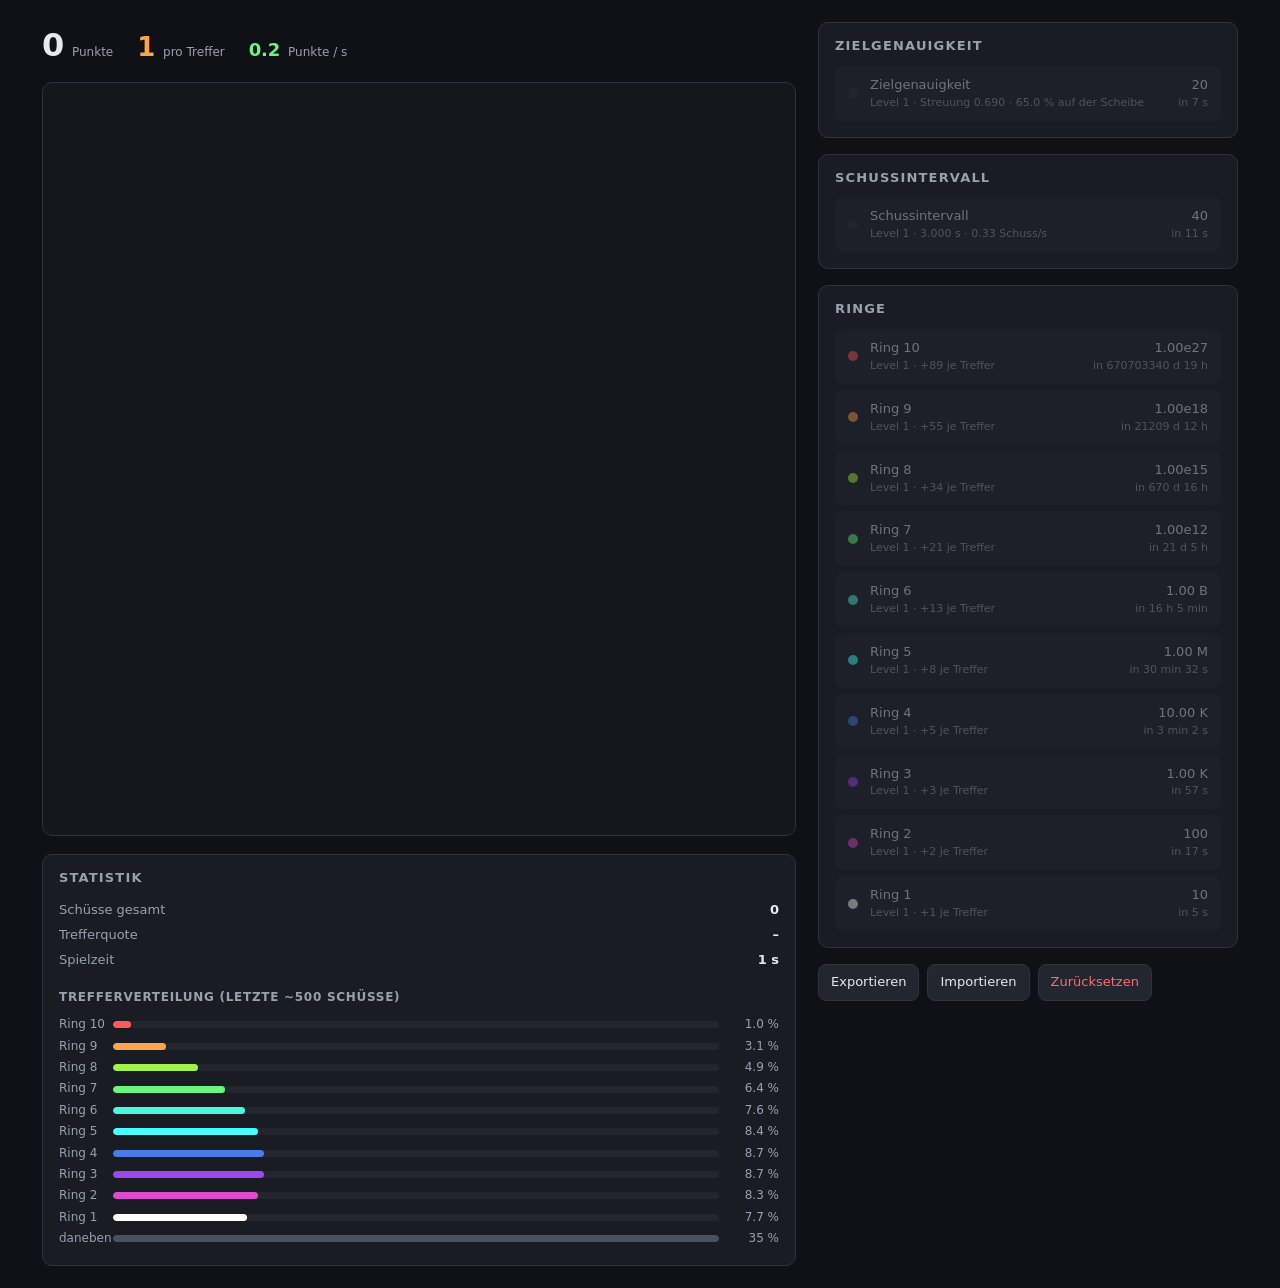
==== index.html @ ba603ab4 "Add files via upload" ====
<!DOCTYPE html>
<html lang="de">
<head>
<meta charset="utf-8">
<meta name="viewport" content="width=device-width, initial-scale=1">
<title>Zielscheibe</title>
<link rel="stylesheet" href="css/style.css">
</head>
<body>

<main id="spiel">

  <section id="bereich-scheibe">
    <header id="anzeige">
      <div class="wert">
        <span id="anzeige-punkte" class="zahl">0</span>
        <span class="einheit">Punkte</span>
      </div>
      <div class="wert">
        <span id="anzeige-ppt" class="zahl mittel">1</span>
        <span class="einheit">pro Treffer</span>
      </div>
      <div class="wert">
        <span id="anzeige-pps" class="zahl klein">0</span>
        <span class="einheit">Punkte / s</span>
      </div>
    </header>

    <div id="scheibe-rahmen">
      <canvas id="scheibe"></canvas>
    </div>

    <section id="statistik">
      <h2>Statistik</h2>
      <div class="stat-zeile"><span>Schüsse gesamt</span><b id="stat-schuesse">0</b></div>
      <div class="stat-zeile"><span>Trefferquote</span><b id="stat-quote">–</b></div>
      <div class="stat-zeile"><span>Spielzeit</span><b id="stat-spielzeit">0 s</b></div>
      <h3 id="verteilung-titel">Trefferverteilung</h3>
      <div id="verteilung"></div>
    </section>
  </section>

  <aside id="bereich-upgrades">
    <div class="gruppe" id="gruppe-zielgenauigkeit">
      <h2>Zielgenauigkeit</h2>
      <div class="gruppe-inhalt"></div>
    </div>

    <div class="gruppe" id="gruppe-schussintervall">
      <h2>Schussintervall</h2>
      <div class="gruppe-inhalt"></div>
    </div>

    <div class="gruppe" id="gruppe-ringe">
      <h2>Ringe</h2>
      <div class="gruppe-inhalt"></div>
    </div>

    <p id="wand-hinweis" hidden></p>

    <div id="speicher-leiste">
      <button type="button" id="knopf-export">Exportieren</button>
      <button type="button" id="knopf-import">Importieren</button>
      <button type="button" id="knopf-reset" class="gefahr">Zurücksetzen</button>
    </div>
  </aside>

</main>

<!-- Eigenes Overlay statt confirm()/prompt(): Browserdialoge halten die
     Spielschleife an und würden den Fortschritt einfrieren. -->
<div id="overlay" hidden>
  <div id="overlay-fenster" role="dialog" aria-modal="true" aria-labelledby="overlay-titel">
    <h2 id="overlay-titel"></h2>
    <div id="overlay-text"></div>
    <textarea id="overlay-eingabe" spellcheck="false" hidden></textarea>
    <div id="overlay-knoepfe"></div>
  </div>
</div>

<script src="js/data.js"></script>
<script src="js/logic.js"></script>
<script src="js/state.js"></script>
<script src="js/target.js"></script>
<script src="js/ui.js"></script>
<script src="js/main.js"></script>
</body>
</html>
---- css/style.css ----
/* Zielscheibe – Oberfläche. Dunkles Grundthema, damit die Ringfarben tragen. */

:root {
  --hintergrund: #101116;
  --flaeche: #1a1c23;
  --flaeche-hell: #23262f;
  --rand: #2f333e;
  --text: #e7e9ef;
  --text-leise: #9aa0b0;
  --akzent: #6bf57e;
  --gold: #fda54c;
  --gefahr: #ff6b6b;
  --scheibe-hintergrund: #16171c;
  --radius: 10px;
}

* { box-sizing: border-box; }

html, body {
  margin: 0;
  min-height: 100%;
  background: var(--hintergrund);
  color: var(--text);
  font: 15px/1.45 "Segoe UI", system-ui, -apple-system, sans-serif;
}

h2 {
  margin: 0 0 10px;
  font-size: 13px;
  font-weight: 600;
  letter-spacing: 0.09em;
  text-transform: uppercase;
  color: var(--text-leise);
}

h3 {
  margin: 16px 0 8px;
  font-size: 12px;
  font-weight: 600;
  letter-spacing: 0.06em;
  text-transform: uppercase;
  color: var(--text-leise);
}

#spiel {
  display: grid;
  grid-template-columns: minmax(320px, 1fr) minmax(340px, 420px);
  gap: 22px;
  max-width: 1240px;
  margin: 0 auto;
  padding: 22px;
  align-items: start;
}

/* --- Linke Spalte: Scheibe ---------------------------------------------- */

/* Drei Werte nebeneinander: Währung, Fortschritt, Orientierung.
   Sie umbrechen einzeln, statt gemeinsam zu schrumpfen - bei 10^20 wird
   die Zeile sonst schmaler als ihre Zahlen. */
#anzeige {
  display: flex;
  flex-wrap: wrap;
  align-items: baseline;
  gap: 6px 24px;
  margin-bottom: 14px;
}

.wert { display: flex; align-items: baseline; gap: 8px; }

.zahl {
  font-size: 32px;
  font-weight: 600;
  font-variant-numeric: tabular-nums;
  letter-spacing: -0.01em;
}
.zahl.mittel { font-size: 26px; color: var(--gold); }
.zahl.klein { font-size: 18px; color: var(--akzent); }

.einheit { font-size: 12px; color: var(--text-leise); }

#scheibe-rahmen {
  background: var(--scheibe-hintergrund);
  border: 1px solid var(--rand);
  border-radius: var(--radius);
  padding: 10px;
  line-height: 0;
}

#scheibe { width: 100%; height: auto; display: block; }

/* --- Statistik ----------------------------------------------------------- */

#statistik {
  margin-top: 18px;
  background: var(--flaeche);
  border: 1px solid var(--rand);
  border-radius: var(--radius);
  padding: 14px 16px 16px;
}

.stat-zeile {
  display: flex;
  justify-content: space-between;
  padding: 3px 0;
  font-size: 13px;
  color: var(--text-leise);
}
.stat-zeile b { color: var(--text); font-variant-numeric: tabular-nums; }

.verteilung-zeile {
  display: grid;
  grid-template-columns: 46px 1fr 52px;
  align-items: center;
  gap: 8px;
  padding: 2px 0;
  font-size: 12px;
  color: var(--text-leise);
}
.verteilung-balken {
  height: 7px;
  border-radius: 4px;
  background: var(--flaeche-hell);
  overflow: hidden;
}
.verteilung-balken > i {
  display: block;
  height: 100%;
  width: 0;
  border-radius: 4px;
}
.verteilung-zeile > .prozent {
  text-align: right;
  font-variant-numeric: tabular-nums;
}

/* --- Rechte Spalte: Upgrades --------------------------------------------- */

.gruppe {
  background: var(--flaeche);
  border: 1px solid var(--rand);
  border-radius: var(--radius);
  padding: 14px 16px 16px;
  margin-bottom: 16px;
}

.upgrade {
  display: grid;
  grid-template-columns: 10px 1fr auto;
  align-items: center;
  gap: 12px;
  width: 100%;
  margin-bottom: 6px;
  padding: 9px 12px;
  background: var(--flaeche-hell);
  border: 1px solid transparent;
  border-radius: 8px;
  color: inherit;
  font: inherit;
  text-align: left;
  cursor: pointer;
  transition: border-color 0.12s, opacity 0.12s;
}
.upgrade:last-child { margin-bottom: 0; }
.upgrade:hover:not(:disabled) { border-color: var(--akzent); }
.upgrade:disabled { opacity: 0.42; cursor: not-allowed; }

.upgrade .tupfer {
  width: 10px;
  height: 10px;
  border-radius: 50%;
  background: var(--rand);
}
.upgrade .titel { font-size: 13px; }
.upgrade .titel small {
  display: block;
  color: var(--text-leise);
  font-size: 11px;
  font-variant-numeric: tabular-nums;
}
.upgrade .preis {
  text-align: right;
  font-size: 13px;
  font-variant-numeric: tabular-nums;
}
.upgrade .preis small { display: block; color: var(--text-leise); font-size: 11px; }
.upgrade.maximal .preis { color: var(--akzent); }

#wand-hinweis {
  margin: 0 0 16px;
  padding: 12px 14px;
  background: #1d1a12;
  border: 1px solid #4a3f1d;
  border-radius: var(--radius);
  color: #e8d9a6;
  font-size: 13px;
}
#wand-hinweis[hidden] { display: none; }

#speicher-leiste { display: flex; gap: 8px; }

button {
  padding: 8px 12px;
  background: var(--flaeche-hell);
  border: 1px solid var(--rand);
  border-radius: 8px;
  color: var(--text);
  font: inherit;
  font-size: 13px;
  cursor: pointer;
}
button:hover { border-color: var(--text-leise); }
button.gefahr { color: var(--gefahr); }
button.gefahr:hover { border-color: var(--gefahr); }

/* --- Overlay -------------------------------------------------------------- */

#overlay {
  position: fixed;
  inset: 0;
  display: flex;
  align-items: center;
  justify-content: center;
  padding: 20px;
  background: rgba(8, 9, 12, 0.78);
  z-index: 10;
}
#overlay[hidden] { display: none; }

#overlay-fenster {
  width: min(520px, 100%);
  background: var(--flaeche);
  border: 1px solid var(--rand);
  border-radius: 12px;
  padding: 20px 22px;
}
#overlay-fenster h2 {
  color: var(--text);
  font-size: 15px;
  text-transform: none;
  letter-spacing: 0;
}
#overlay-text { font-size: 14px; color: var(--text-leise); }
#overlay-text b { color: var(--text); }

#overlay-eingabe {
  width: 100%;
  height: 130px;
  margin-top: 12px;
  padding: 10px;
  background: var(--hintergrund);
  border: 1px solid var(--rand);
  border-radius: 8px;
  color: var(--text);
  font: 12px/1.4 ui-monospace, Consolas, monospace;
  resize: vertical;
}
#overlay-eingabe[hidden] { display: none; }

#overlay-knoepfe {
  display: flex;
  justify-content: flex-end;
  gap: 8px;
  margin-top: 16px;
}

/* --- Schmale Bildschirme -------------------------------------------------- */

@media (max-width: 860px) {
  #spiel { grid-template-columns: 1fr; padding: 14px; }
  .zahl { font-size: 26px; }
  .zahl.mittel { font-size: 22px; }
}
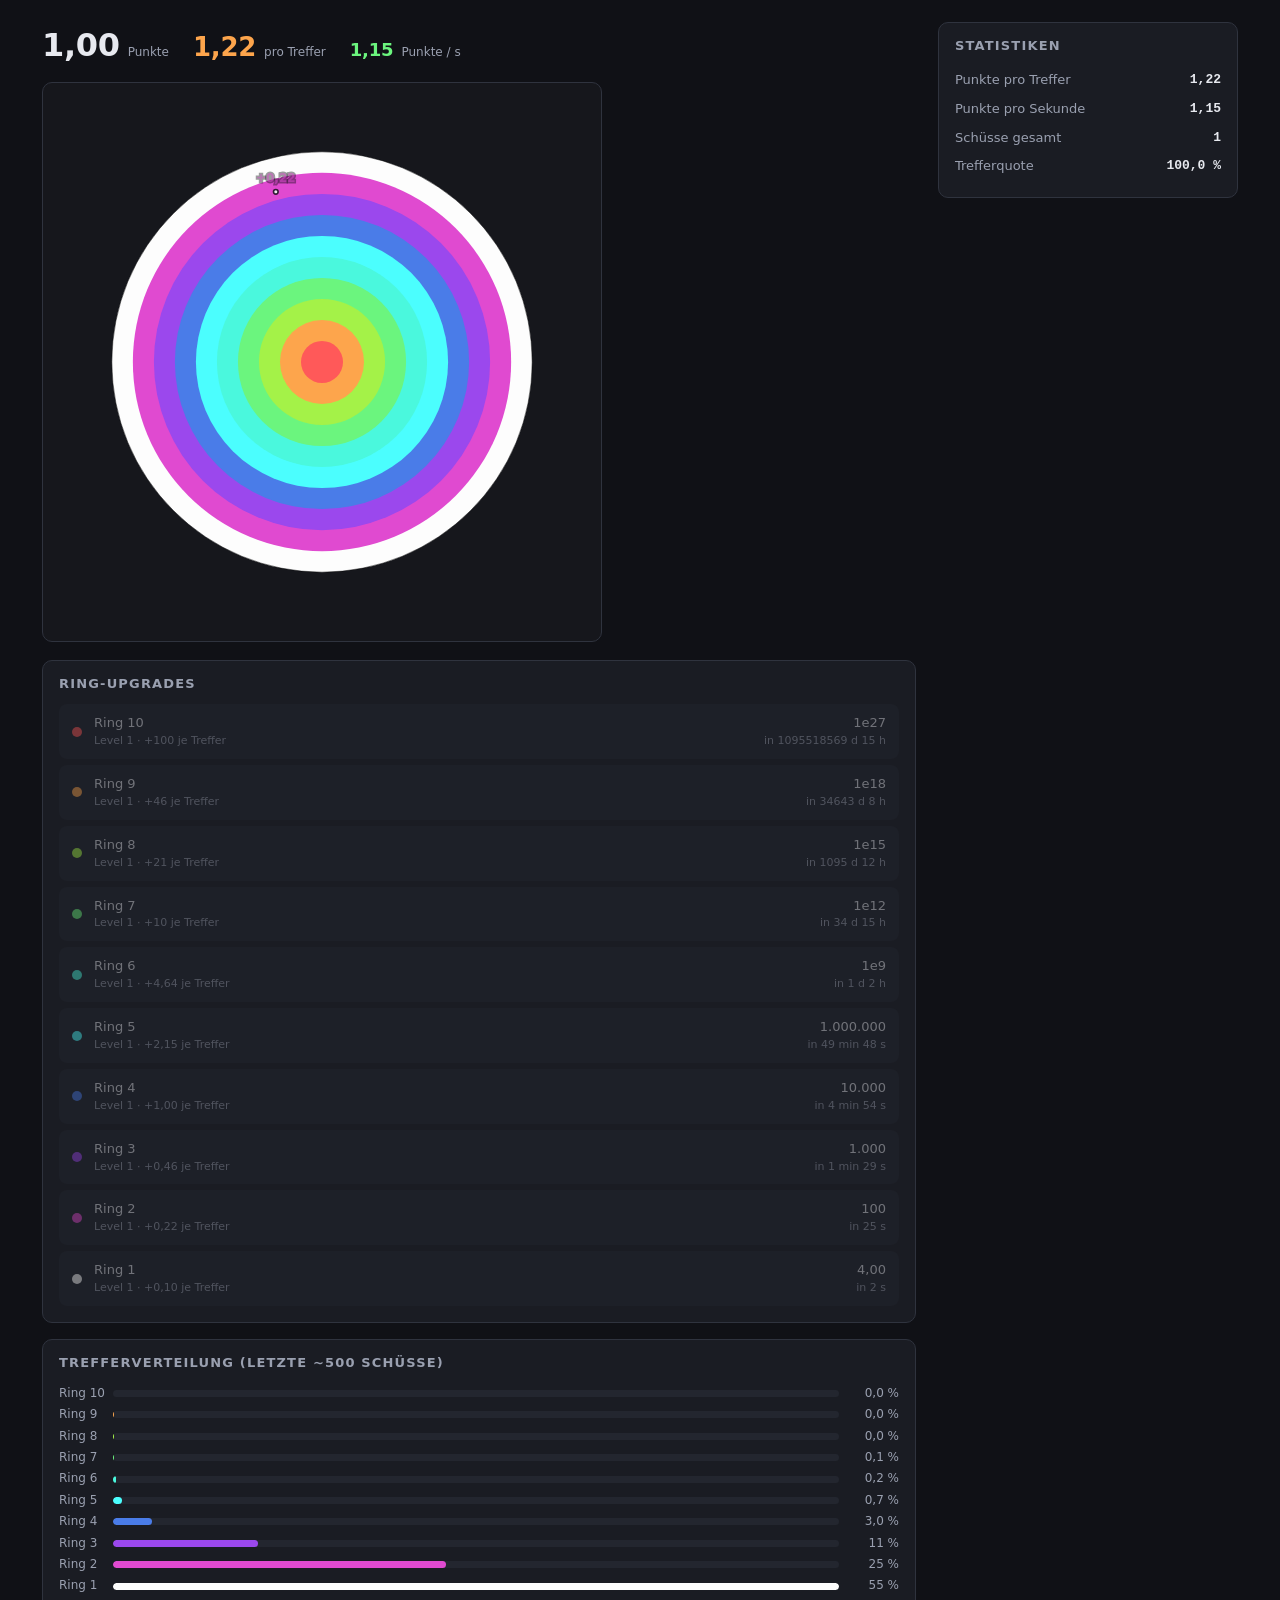
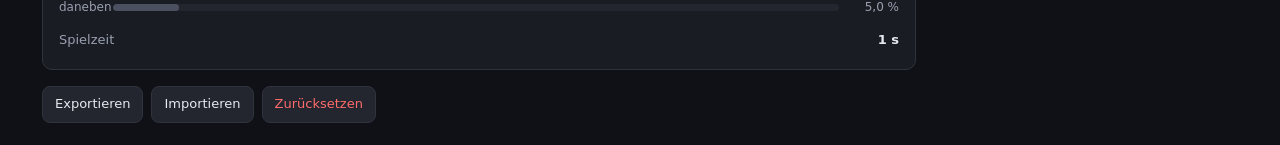
==== commit 6c47d42f: "Add files via upload" ====
--- a/index.html
+++ b/index.html
@@ -30,38 +30,33 @@
       <canvas id="scheibe"></canvas>
     </div>
 
-    <section id="statistik">
-      <h2>Statistik</h2>
-      <div class="stat-zeile"><span>Schüsse gesamt</span><b id="stat-schuesse">0</b></div>
-      <div class="stat-zeile"><span>Trefferquote</span><b id="stat-quote">–</b></div>
-      <div class="stat-zeile"><span>Spielzeit</span><b id="stat-spielzeit">0 s</b></div>
-      <h3 id="verteilung-titel">Trefferverteilung</h3>
-      <div id="verteilung"></div>
-    </section>
-  </section>
-
-  <aside id="bereich-upgrades">
-    <div class="gruppe" id="gruppe-zielgenauigkeit">
-      <h2>Zielgenauigkeit</h2>
-      <div class="gruppe-inhalt"></div>
-    </div>
-
-    <div class="gruppe" id="gruppe-schussintervall">
-      <h2>Schussintervall</h2>
-      <div class="gruppe-inhalt"></div>
-    </div>
-
     <div class="gruppe" id="gruppe-ringe">
-      <h2>Ringe</h2>
+      <h2>Ring-Upgrades</h2>
       <div class="gruppe-inhalt"></div>
     </div>
 
     <p id="wand-hinweis" hidden></p>
 
+    <section class="gruppe" id="verteilung-block">
+      <h2 id="verteilung-titel">Trefferverteilung</h2>
+      <div id="verteilung"></div>
+      <div class="stat-zeile"><span>Spielzeit</span><b id="stat-spielzeit">0 s</b></div>
+    </section>
+
     <div id="speicher-leiste">
       <button type="button" id="knopf-export">Exportieren</button>
       <button type="button" id="knopf-import">Importieren</button>
       <button type="button" id="knopf-reset" class="gefahr">Zurücksetzen</button>
+    </div>
+  </section>
+
+  <aside id="bereich-statistik">
+    <div class="gruppe" id="gruppe-statistiken">
+      <h2>Statistiken</h2>
+      <div class="stat-zeile"><span>Punkte pro Treffer</span><b id="stat-ppt">1,00</b></div>
+      <div class="stat-zeile"><span>Punkte pro Sekunde</span><b id="stat-pps">0,00</b></div>
+      <div class="stat-zeile"><span>Schüsse gesamt</span><b id="stat-schuesse">0</b></div>
+      <div class="stat-zeile"><span>Trefferquote</span><b id="stat-quote">–</b></div>
     </div>
   </aside>
 
--- a/css/style.css
+++ b/css/style.css
@@ -42,9 +42,12 @@
   color: var(--text-leise);
 }
 
+/* Links Scheibe und die zehn Ring-Upgrades, rechts nur die Statistiken.
+   Die rechte Spalte ist schmal und bleibt beim Scrollen stehen - sie hat
+   wenig Inhalt, soll aber neben der langen linken Spalte lesbar bleiben. */
 #spiel {
   display: grid;
-  grid-template-columns: minmax(320px, 1fr) minmax(340px, 420px);
+  grid-template-columns: minmax(320px, 1fr) minmax(240px, 300px);
   gap: 22px;
   max-width: 1240px;
   margin: 0 auto;
@@ -52,6 +55,16 @@
   align-items: start;
 }
 
+#bereich-statistik { position: sticky; top: 22px; }
+#gruppe-statistiken .stat-zeile { padding: 5px 0; font-size: 13px; }
+#gruppe-statistiken .stat-zeile b {
+  font-family: ui-monospace, Consolas, monospace;
+  font-size: 13px;
+}
+
+#gruppe-ringe { margin-top: 18px; }
+#verteilung-block .stat-zeile { margin-top: 10px; }
+
 /* --- Linke Spalte: Scheibe ---------------------------------------------- */
 
 /* Drei Werte nebeneinander: Währung, Fortschritt, Orientierung.
@@ -79,6 +92,7 @@
 .einheit { font-size: 12px; color: var(--text-leise); }
 
 #scheibe-rahmen {
+  max-width: 560px;
   background: var(--scheibe-hintergrund);
   border: 1px solid var(--rand);
   border-radius: var(--radius);
@@ -88,15 +102,7 @@
 
 #scheibe { width: 100%; height: auto; display: block; }
 
-/* --- Statistik ----------------------------------------------------------- */
-
-#statistik {
-  margin-top: 18px;
-  background: var(--flaeche);
-  border: 1px solid var(--rand);
-  border-radius: var(--radius);
-  padding: 14px 16px 16px;
-}
+/* --- Statistik und Trefferverteilung ------------------------------------- */
 
 .stat-zeile {
   display: flex;
@@ -133,7 +139,7 @@
   font-variant-numeric: tabular-nums;
 }
 
-/* --- Rechte Spalte: Upgrades --------------------------------------------- */
+/* --- Karten und Upgrade-Zeilen ------------------------------------------- */
 
 .gruppe {
   background: var(--flaeche);
@@ -267,6 +273,7 @@
 
 @media (max-width: 860px) {
   #spiel { grid-template-columns: 1fr; padding: 14px; }
+  #bereich-statistik { position: static; }
   .zahl { font-size: 26px; }
   .zahl.mittel { font-size: 22px; }
 }
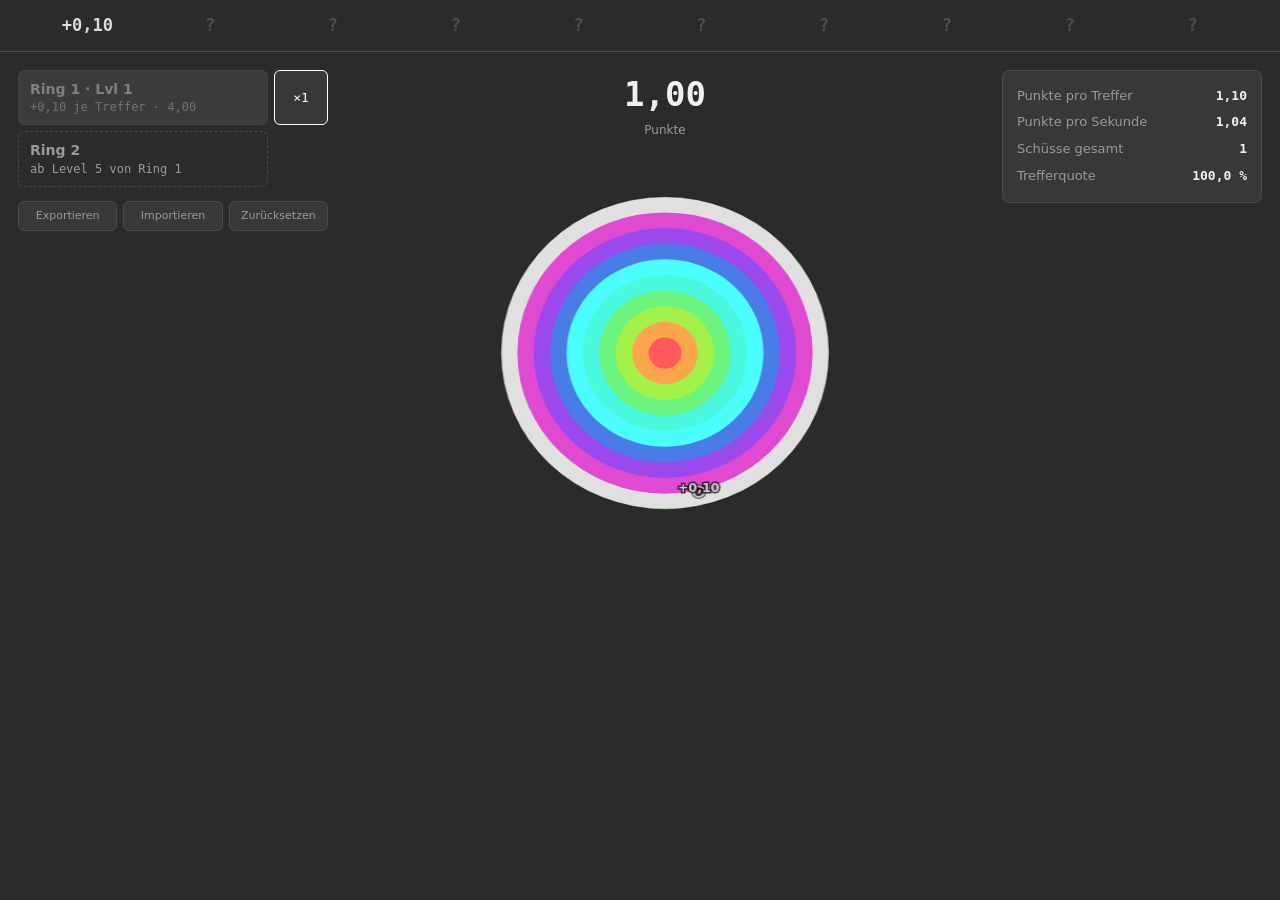
==== commit 13a76262: "Add files via upload" ====
--- a/index.html
+++ b/index.html
@@ -8,51 +8,33 @@
 </head>
 <body>
 
-<main id="spiel">
+<!-- Zehn feste Felder, eines je Ring. Die Zeile verschiebt sich nie: ein noch
+     nie getroffener Ring zeigt ein Fragezeichen an derselben Stelle. -->
+<div class="kopf" id="kopf"></div>
 
-  <section id="bereich-scheibe">
-    <header id="anzeige">
-      <div class="wert">
-        <span id="anzeige-punkte" class="zahl">0</span>
-        <span class="einheit">Punkte</span>
-      </div>
-      <div class="wert">
-        <span id="anzeige-ppt" class="zahl mittel">1</span>
-        <span class="einheit">pro Treffer</span>
-      </div>
-      <div class="wert">
-        <span id="anzeige-pps" class="zahl klein">0</span>
-        <span class="einheit">Punkte / s</span>
-      </div>
-    </header>
+<div class="layout">
 
-    <div id="scheibe-rahmen">
-      <canvas id="scheibe"></canvas>
-    </div>
-
-    <div class="gruppe" id="gruppe-ringe">
-      <h2>Ring-Upgrades</h2>
-      <div class="gruppe-inhalt"></div>
-    </div>
-
-    <p id="wand-hinweis" hidden></p>
-
-    <section class="gruppe" id="verteilung-block">
-      <h2 id="verteilung-titel">Trefferverteilung</h2>
-      <div id="verteilung"></div>
-      <div class="stat-zeile"><span>Spielzeit</span><b id="stat-spielzeit">0 s</b></div>
-    </section>
-
-    <div id="speicher-leiste">
+  <aside class="links">
+    <div id="ringUpgrades"></div>
+    <div id="speicherLeiste">
       <button type="button" id="knopf-export">Exportieren</button>
       <button type="button" id="knopf-import">Importieren</button>
       <button type="button" id="knopf-reset" class="gefahr">Zurücksetzen</button>
     </div>
-  </section>
+  </aside>
 
-  <aside id="bereich-statistik">
-    <div class="gruppe" id="gruppe-statistiken">
-      <h2>Statistiken</h2>
+  <main class="mitte">
+    <div class="punkte">
+      <span id="anzeige-punkte">0</span>
+      <small>Punkte</small>
+    </div>
+    <div id="scheibe-rahmen">
+      <canvas id="scheibe"></canvas>
+    </div>
+  </main>
+
+  <aside class="rechts">
+    <div class="karte statistik">
       <div class="stat-zeile"><span>Punkte pro Treffer</span><b id="stat-ppt">1,00</b></div>
       <div class="stat-zeile"><span>Punkte pro Sekunde</span><b id="stat-pps">0,00</b></div>
       <div class="stat-zeile"><span>Schüsse gesamt</span><b id="stat-schuesse">0</b></div>
@@ -60,7 +42,7 @@
     </div>
   </aside>
 
-</main>
+</div>
 
 <!-- Eigenes Overlay statt confirm()/prompt(): Browserdialoge halten die
      Spielschleife an und würden den Fortschritt einfrieren. -->
--- a/css/style.css
+++ b/css/style.css
@@ -1,17 +1,18 @@
-/* Zielscheibe – Oberfläche. Dunkles Grundthema, damit die Ringfarben tragen. */
+/* Zielscheibe – Oberfläche.
+
+   Drei Spalten: links die Ring-Upgrades, mittig Punktestand und Scheibe,
+   rechts die Statistiken. Die mittlere Spalte nimmt den Rest, damit die
+   Scheibe tatsächlich zwischen den Seitenspalten steht und nicht am Rand. */
 
 :root {
-  --hintergrund: #101116;
-  --flaeche: #1a1c23;
-  --flaeche-hell: #23262f;
-  --rand: #2f333e;
-  --text: #e7e9ef;
-  --text-leise: #9aa0b0;
-  --akzent: #6bf57e;
-  --gold: #fda54c;
+  --grund: #2b2b2b;
+  --karte: #383838;
+  --line: #4a4a4a;
+  --text: #f0f0f0;
+  --leise: #9a9a9a;
+  --unbekannt: #4e4e4e;
   --gefahr: #ff6b6b;
-  --scheibe-hintergrund: #16171c;
-  --radius: 10px;
+  --mono: Consolas, "SF Mono", ui-monospace, monospace;
 }
 
 * { box-sizing: border-box; }
@@ -19,204 +20,148 @@
 html, body {
   margin: 0;
   min-height: 100%;
-  background: var(--hintergrund);
-  color: var(--text);
-  font: 15px/1.45 "Segoe UI", system-ui, -apple-system, sans-serif;
-}
-
-h2 {
-  margin: 0 0 10px;
-  font-size: 13px;
+  background: var(--grund);
+  color: var(--text);
+  font: 14px/1.45 "Segoe UI", system-ui, -apple-system, sans-serif;
+}
+
+/* --- Kopfzeile: der Zuwachs je Ring --------------------------------------- */
+
+.kopf {
+  display: flex;
+  align-items: baseline;
+  justify-content: space-between;
+  padding: 13px 26px;
+  border-bottom: 1px solid var(--line);
+  font-family: var(--mono);
+  font-size: 17px;
   font-weight: 600;
-  letter-spacing: 0.09em;
-  text-transform: uppercase;
-  color: var(--text-leise);
-}
-
-h3 {
-  margin: 16px 0 8px;
+}
+.kopf span { flex: 1; text-align: center; }
+.kopf span.unbekannt { color: var(--unbekannt); }
+
+/* --- Grundraster ---------------------------------------------------------- */
+
+.layout {
+  display: grid;
+  grid-template-columns: 310px 1fr 260px;   /* links: 250 px Karte + 54 px Knopf */
+  gap: 18px;
+  padding: 18px;
+  align-items: start;
+  max-width: 1400px;
+  margin: 0 auto;
+}
+
+/* --- Linke Spalte: Ring-Upgrades ------------------------------------------ */
+
+/* Der Mengenknopf steht neben der Ring-1-Karte, nicht darin: sonst bricht
+   deren Text um und die Karte wird höher als alle anderen. */
+.ersteZeile { display: flex; gap: 6px; align-items: stretch; margin-bottom: 6px; }
+.ersteZeile .ring { margin-bottom: 0; flex: 0 0 250px; }
+
+#menge {
+  flex: 0 0 54px;
+  align-self: stretch;
+  background: var(--karte);
+  border: 1px solid #fff;
+  color: #fff;
+  border-radius: 6px;
+  font-family: var(--mono);
+  font-size: 13px;
+  cursor: pointer;
+}
+#menge:hover { background: #454545; }
+
+.ring {
+  display: block;
+  width: 250px;
+  text-align: left;
+  border-radius: 7px;
+  padding: 8px 11px;
+  margin-bottom: 6px;
+  border: 1px solid rgba(255, 255, 255, .15);
+  color: #fff;
+  font: inherit;
+  cursor: pointer;
+  /* Ringfarbe gedämpft, damit weißer Text lesbar bleibt. */
+  background: #2f2f2f;
+  background: color-mix(in srgb, var(--ringfarbe) 22%, #2f2f2f);
+}
+.ring:hover:not(:disabled) { border-color: rgba(255, 255, 255, .45); }
+.ring.arm { opacity: .4; cursor: not-allowed; }
+
+.ring .oben { display: block; font-weight: 600; }
+.ring .unten {
+  display: block;
+  font-family: var(--mono);
   font-size: 12px;
+  color: rgba(255, 255, 255, .78);
+}
+
+/* Vorschau auf den nächsten Ring: sichtbar, aber nicht anklickbar. */
+.ring.vorschau {
+  background: transparent;
+  border: 1px dashed var(--line);
+  color: var(--leise);
+  cursor: default;
+}
+.ring.vorschau .unten { color: var(--leise); }
+
+#speicherLeiste { display: flex; gap: 6px; margin-top: 14px; }
+#speicherLeiste button {
+  flex: 1;
+  padding: 6px 4px;
+  background: var(--karte);
+  border: 1px solid var(--line);
+  border-radius: 6px;
+  color: var(--leise);
+  font: inherit;
+  font-size: 11px;
+  cursor: pointer;
+}
+#speicherLeiste button:hover { color: var(--text); border-color: var(--leise); }
+#speicherLeiste button.gefahr:hover { color: var(--gefahr); border-color: var(--gefahr); }
+
+/* --- Mitte: Punktestand und Scheibe --------------------------------------- */
+
+.mitte { display: flex; flex-direction: column; align-items: center; }
+
+.punkte { text-align: center; margin-bottom: 14px; }
+.punkte span {
+  display: block;
+  font-family: var(--mono);
+  font-size: 34px;
   font-weight: 600;
-  letter-spacing: 0.06em;
-  text-transform: uppercase;
-  color: var(--text-leise);
-}
-
-/* Links Scheibe und die zehn Ring-Upgrades, rechts nur die Statistiken.
-   Die rechte Spalte ist schmal und bleibt beim Scrollen stehen - sie hat
-   wenig Inhalt, soll aber neben der langen linken Spalte lesbar bleiben. */
-#spiel {
-  display: grid;
-  grid-template-columns: minmax(320px, 1fr) minmax(240px, 300px);
-  gap: 22px;
-  max-width: 1240px;
-  margin: 0 auto;
-  padding: 22px;
-  align-items: start;
-}
-
-#bereich-statistik { position: sticky; top: 22px; }
-#gruppe-statistiken .stat-zeile { padding: 5px 0; font-size: 13px; }
-#gruppe-statistiken .stat-zeile b {
-  font-family: ui-monospace, Consolas, monospace;
-  font-size: 13px;
-}
-
-#gruppe-ringe { margin-top: 18px; }
-#verteilung-block .stat-zeile { margin-top: 10px; }
-
-/* --- Linke Spalte: Scheibe ---------------------------------------------- */
-
-/* Drei Werte nebeneinander: Währung, Fortschritt, Orientierung.
-   Sie umbrechen einzeln, statt gemeinsam zu schrumpfen - bei 10^20 wird
-   die Zeile sonst schmaler als ihre Zahlen. */
-#anzeige {
-  display: flex;
-  flex-wrap: wrap;
-  align-items: baseline;
-  gap: 6px 24px;
-  margin-bottom: 14px;
-}
-
-.wert { display: flex; align-items: baseline; gap: 8px; }
-
-.zahl {
-  font-size: 32px;
-  font-weight: 600;
-  font-variant-numeric: tabular-nums;
-  letter-spacing: -0.01em;
-}
-.zahl.mittel { font-size: 26px; color: var(--gold); }
-.zahl.klein { font-size: 18px; color: var(--akzent); }
-
-.einheit { font-size: 12px; color: var(--text-leise); }
-
-#scheibe-rahmen {
-  max-width: 560px;
-  background: var(--scheibe-hintergrund);
-  border: 1px solid var(--rand);
-  border-radius: var(--radius);
-  padding: 10px;
-  line-height: 0;
-}
-
+}
+.punkte small { color: var(--leise); font-size: 12px; }
+
+#scheibe-rahmen { width: 100%; max-width: 420px; line-height: 0; }
 #scheibe { width: 100%; height: auto; display: block; }
 
-/* --- Statistik und Trefferverteilung ------------------------------------- */
+/* --- Rechte Spalte: Statistiken ------------------------------------------- */
+
+.karte {
+  background: var(--karte);
+  border: 1px solid var(--line);
+  border-radius: 7px;
+  padding: 12px 14px;
+}
 
 .stat-zeile {
   display: flex;
   justify-content: space-between;
-  padding: 3px 0;
-  font-size: 13px;
-  color: var(--text-leise);
-}
-.stat-zeile b { color: var(--text); font-variant-numeric: tabular-nums; }
-
-.verteilung-zeile {
-  display: grid;
-  grid-template-columns: 46px 1fr 52px;
-  align-items: center;
-  gap: 8px;
-  padding: 2px 0;
-  font-size: 12px;
-  color: var(--text-leise);
-}
-.verteilung-balken {
-  height: 7px;
-  border-radius: 4px;
-  background: var(--flaeche-hell);
-  overflow: hidden;
-}
-.verteilung-balken > i {
-  display: block;
-  height: 100%;
-  width: 0;
-  border-radius: 4px;
-}
-.verteilung-zeile > .prozent {
-  text-align: right;
-  font-variant-numeric: tabular-nums;
-}
-
-/* --- Karten und Upgrade-Zeilen ------------------------------------------- */
-
-.gruppe {
-  background: var(--flaeche);
-  border: 1px solid var(--rand);
-  border-radius: var(--radius);
-  padding: 14px 16px 16px;
-  margin-bottom: 16px;
-}
-
-.upgrade {
-  display: grid;
-  grid-template-columns: 10px 1fr auto;
-  align-items: center;
-  gap: 12px;
-  width: 100%;
-  margin-bottom: 6px;
-  padding: 9px 12px;
-  background: var(--flaeche-hell);
-  border: 1px solid transparent;
-  border-radius: 8px;
-  color: inherit;
-  font: inherit;
-  text-align: left;
-  cursor: pointer;
-  transition: border-color 0.12s, opacity 0.12s;
-}
-.upgrade:last-child { margin-bottom: 0; }
-.upgrade:hover:not(:disabled) { border-color: var(--akzent); }
-.upgrade:disabled { opacity: 0.42; cursor: not-allowed; }
-
-.upgrade .tupfer {
-  width: 10px;
-  height: 10px;
-  border-radius: 50%;
-  background: var(--rand);
-}
-.upgrade .titel { font-size: 13px; }
-.upgrade .titel small {
-  display: block;
-  color: var(--text-leise);
-  font-size: 11px;
-  font-variant-numeric: tabular-nums;
-}
-.upgrade .preis {
-  text-align: right;
-  font-size: 13px;
-  font-variant-numeric: tabular-nums;
-}
-.upgrade .preis small { display: block; color: var(--text-leise); font-size: 11px; }
-.upgrade.maximal .preis { color: var(--akzent); }
-
-#wand-hinweis {
-  margin: 0 0 16px;
-  padding: 12px 14px;
-  background: #1d1a12;
-  border: 1px solid #4a3f1d;
-  border-radius: var(--radius);
-  color: #e8d9a6;
-  font-size: 13px;
-}
-#wand-hinweis[hidden] { display: none; }
-
-#speicher-leiste { display: flex; gap: 8px; }
-
-button {
-  padding: 8px 12px;
-  background: var(--flaeche-hell);
-  border: 1px solid var(--rand);
-  border-radius: 8px;
-  color: var(--text);
-  font: inherit;
-  font-size: 13px;
-  cursor: pointer;
-}
-button:hover { border-color: var(--text-leise); }
-button.gefahr { color: var(--gefahr); }
-button.gefahr:hover { border-color: var(--gefahr); }
+  align-items: baseline;
+  gap: 10px;
+  padding: 4px 0;
+  color: var(--leise);
+  font-size: 13px;
+}
+.stat-zeile b {
+  color: var(--text);
+  font-family: var(--mono);
+  font-size: 13px;
+  font-weight: 600;
+}
 
 /* --- Overlay -------------------------------------------------------------- */
 
@@ -227,53 +172,60 @@
   align-items: center;
   justify-content: center;
   padding: 20px;
-  background: rgba(8, 9, 12, 0.78);
+  background: rgba(15, 15, 15, .8);
   z-index: 10;
 }
 #overlay[hidden] { display: none; }
 
 #overlay-fenster {
   width: min(520px, 100%);
-  background: var(--flaeche);
-  border: 1px solid var(--rand);
-  border-radius: 12px;
-  padding: 20px 22px;
-}
-#overlay-fenster h2 {
-  color: var(--text);
-  font-size: 15px;
-  text-transform: none;
-  letter-spacing: 0;
-}
-#overlay-text { font-size: 14px; color: var(--text-leise); }
-#overlay-text b { color: var(--text); }
+  background: var(--karte);
+  border: 1px solid var(--line);
+  border-radius: 8px;
+  padding: 18px 20px;
+}
+#overlay-fenster h2 { margin: 0 0 10px; font-size: 15px; }
+#overlay-text { font-size: 14px; color: var(--leise); }
 
 #overlay-eingabe {
   width: 100%;
   height: 130px;
   margin-top: 12px;
   padding: 10px;
-  background: var(--hintergrund);
-  border: 1px solid var(--rand);
-  border-radius: 8px;
-  color: var(--text);
-  font: 12px/1.4 ui-monospace, Consolas, monospace;
+  background: var(--grund);
+  border: 1px solid var(--line);
+  border-radius: 6px;
+  color: var(--text);
+  font: 12px/1.4 var(--mono);
   resize: vertical;
 }
 #overlay-eingabe[hidden] { display: none; }
 
-#overlay-knoepfe {
-  display: flex;
-  justify-content: flex-end;
-  gap: 8px;
-  margin-top: 16px;
-}
+#overlay-knoepfe { display: flex; justify-content: flex-end; gap: 8px; margin-top: 16px; }
+#overlay-knoepfe button {
+  padding: 7px 12px;
+  background: var(--grund);
+  border: 1px solid var(--line);
+  border-radius: 6px;
+  color: var(--text);
+  font: inherit;
+  font-size: 13px;
+  cursor: pointer;
+}
+#overlay-knoepfe button:hover { border-color: var(--leise); }
+#overlay-knoepfe button.gefahr { color: var(--gefahr); }
 
 /* --- Schmale Bildschirme -------------------------------------------------- */
 
-@media (max-width: 860px) {
-  #spiel { grid-template-columns: 1fr; padding: 14px; }
-  #bereich-statistik { position: static; }
-  .zahl { font-size: 26px; }
-  .zahl.mittel { font-size: 22px; }
-}
+@media (max-width: 900px) {
+  .layout { grid-template-columns: 1fr; }
+  .mitte  { order: -1; }   /* auf schmalen Schirmen zuerst die Scheibe */
+  .links, .rechts { justify-self: center; width: 100%; max-width: 420px; }
+  .kopf { padding: 10px 8px; font-size: 13px; }
+}
+
+/* Zehn Felder nebeneinander brauchen Platz: auf sehr schmalen Schirmen wird
+   die Kopfzeile kleiner, statt dass die Werte aneinanderstossen. */
+@media (max-width: 560px) {
+  .kopf { padding: 8px 4px; font-size: 10px; }
+}
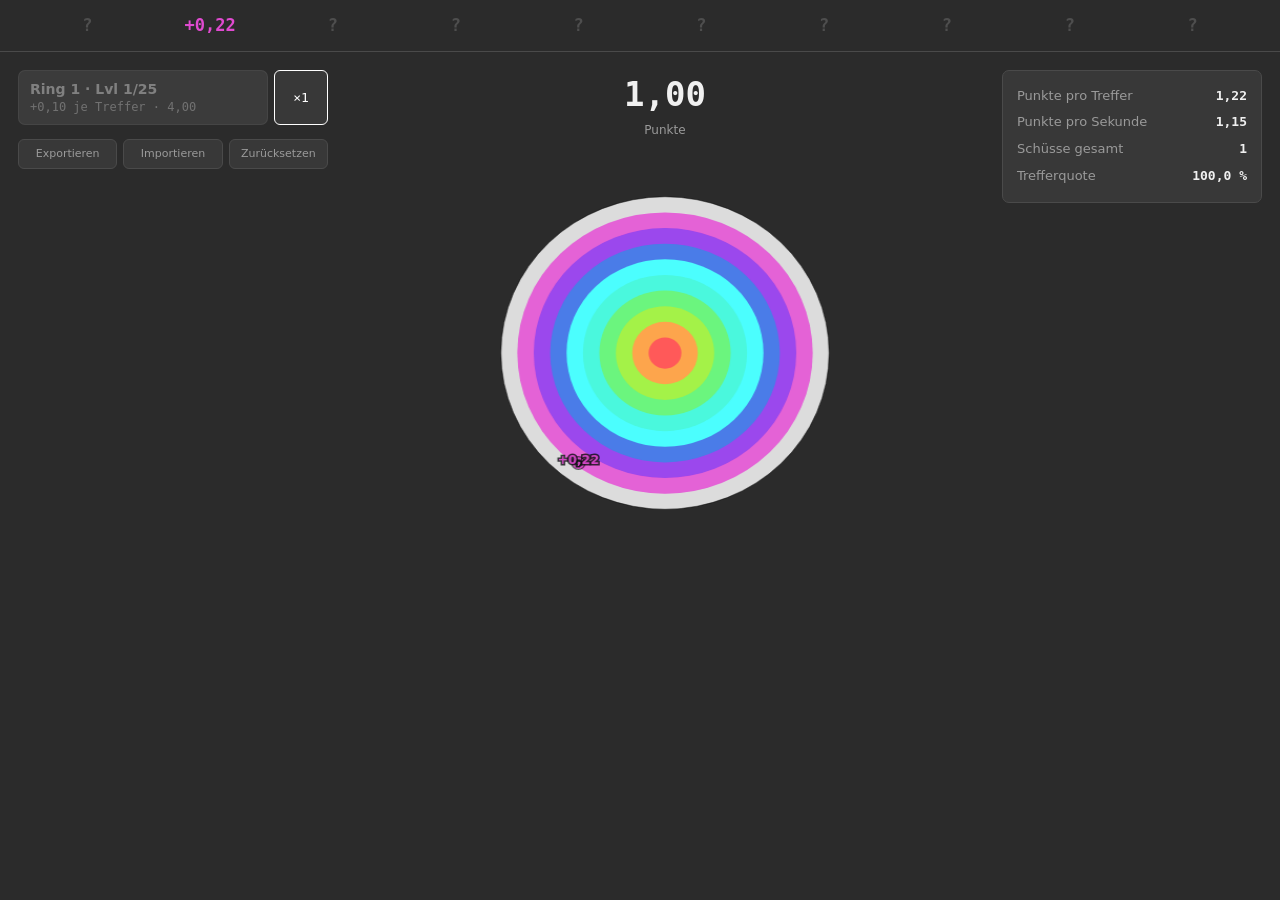
==== commit c2fdf729: "Add files via upload" ====
--- a/index.html
+++ b/index.html
@@ -60,6 +60,7 @@
 <script src="js/state.js"></script>
 <script src="js/target.js"></script>
 <script src="js/ui.js"></script>
+<script src="js/testmodus.js"></script>
 <script src="js/main.js"></script>
 </body>
 </html>
--- a/css/style.css
+++ b/css/style.css
@@ -90,6 +90,20 @@
 .ring:hover:not(:disabled) { border-color: rgba(255, 255, 255, .45); }
 .ring.arm { opacity: .4; cursor: not-allowed; }
 
+/* Am Maximallevel ist die Karte der Ascension-Knopf: heller Rahmen und
+   kraeftigere Ringfarbe, damit sie sich von den Kaufkarten abhebt. Auch
+   ausgegraut bleibt sie als Ascension-Karte erkennbar. */
+.ring.ascension {
+  border-color: rgba(255, 255, 255, .8);
+  background: #4a4a4a;
+  background: color-mix(in srgb, var(--ringfarbe) 55%, #2f2f2f);
+}
+.ring.ascension .unten {
+  color: #fff;
+  font-weight: 600;
+  letter-spacing: .02em;
+}
+
 .ring .oben { display: block; font-weight: 600; }
 .ring .unten {
   display: block;
@@ -97,15 +111,6 @@
   font-size: 12px;
   color: rgba(255, 255, 255, .78);
 }
-
-/* Vorschau auf den nächsten Ring: sichtbar, aber nicht anklickbar. */
-.ring.vorschau {
-  background: transparent;
-  border: 1px dashed var(--line);
-  color: var(--leise);
-  cursor: default;
-}
-.ring.vorschau .unten { color: var(--leise); }
 
 #speicherLeiste { display: flex; gap: 6px; margin-top: 14px; }
 #speicherLeiste button {
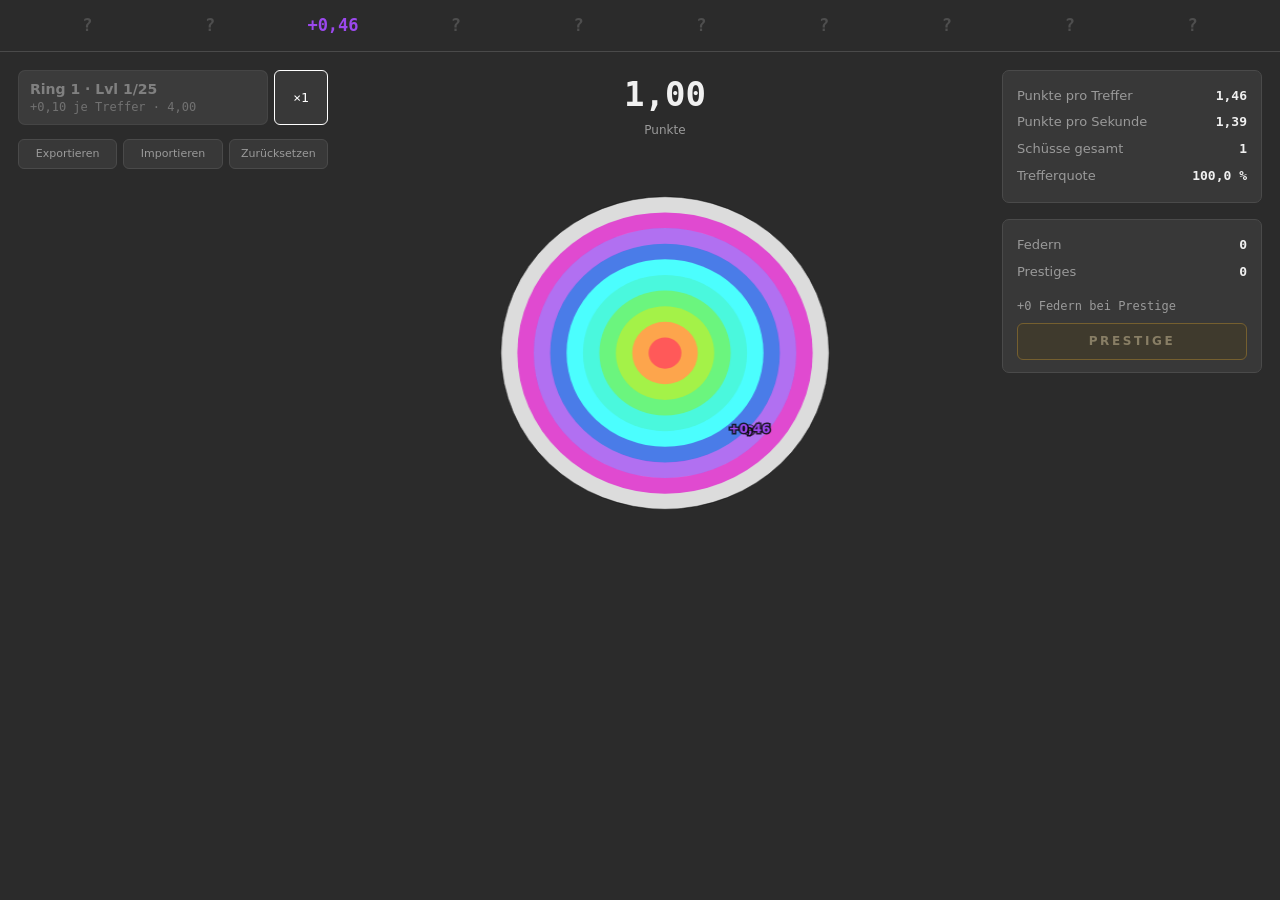
==== commit c59e4642: "Add files via upload" ====
--- a/index.html
+++ b/index.html
@@ -40,6 +40,14 @@
       <div class="stat-zeile"><span>Schüsse gesamt</span><b id="stat-schuesse">0</b></div>
       <div class="stat-zeile"><span>Trefferquote</span><b id="stat-quote">–</b></div>
     </div>
+
+    <div class="karte prestige">
+      <div class="stat-zeile"><span>Federn</span><b id="stat-federn">0</b></div>
+      <div class="stat-zeile"><span>Prestiges</span><b id="stat-prestiges">0</b></div>
+      <p id="federn-anstehend">+0 Federn bei Prestige</p>
+      <button type="button" id="knopf-prestige">PRESTIGE</button>
+      <div id="federn-upgrades"></div>
+    </div>
   </aside>
 
 </div>
--- a/css/style.css
+++ b/css/style.css
@@ -234,3 +234,59 @@
 @media (max-width: 560px) {
   .kopf { padding: 8px 4px; font-size: 10px; }
 }
+
+/* --- Prestige-Block in der rechten Spalte --------------------------------- */
+
+.karte.prestige { margin-top: 16px; }
+
+#federn-anstehend {
+  margin: 12px 0 8px;
+  color: var(--leise);
+  font-family: var(--mono);
+  font-size: 12px;
+}
+
+#knopf-prestige {
+  display: block;
+  width: 100%;
+  padding: 9px 0;
+  background: #4a3f1d;
+  border: 1px solid #d29922;
+  border-radius: 6px;
+  color: #ffe6a8;
+  font: inherit;
+  font-size: 12px;
+  font-weight: 700;
+  letter-spacing: .22em;
+  cursor: pointer;
+}
+#knopf-prestige:hover:not(:disabled) { background: #5d4e24; }
+#knopf-prestige:disabled { opacity: .4; cursor: not-allowed; }
+
+#federn-upgrades { margin-top: 12px; }
+#federn-upgrades:empty { display: none; }
+
+/* Aufbau wie die Ring-Karten, nur ohne Ringfarbe. */
+.feder {
+  display: block;
+  width: 100%;
+  text-align: left;
+  padding: 7px 10px;
+  margin-bottom: 6px;
+  background: var(--grund);
+  border: 1px solid var(--line);
+  border-radius: 6px;
+  color: var(--text);
+  font: inherit;
+  cursor: pointer;
+}
+.feder:last-child { margin-bottom: 0; }
+.feder:hover:not(:disabled) { border-color: var(--leise); }
+.feder.arm { opacity: .4; cursor: not-allowed; }
+.feder .oben { display: block; font-size: 12px; font-weight: 600; }
+.feder .unten {
+  display: block;
+  font-family: var(--mono);
+  font-size: 11px;
+  color: var(--leise);
+}
